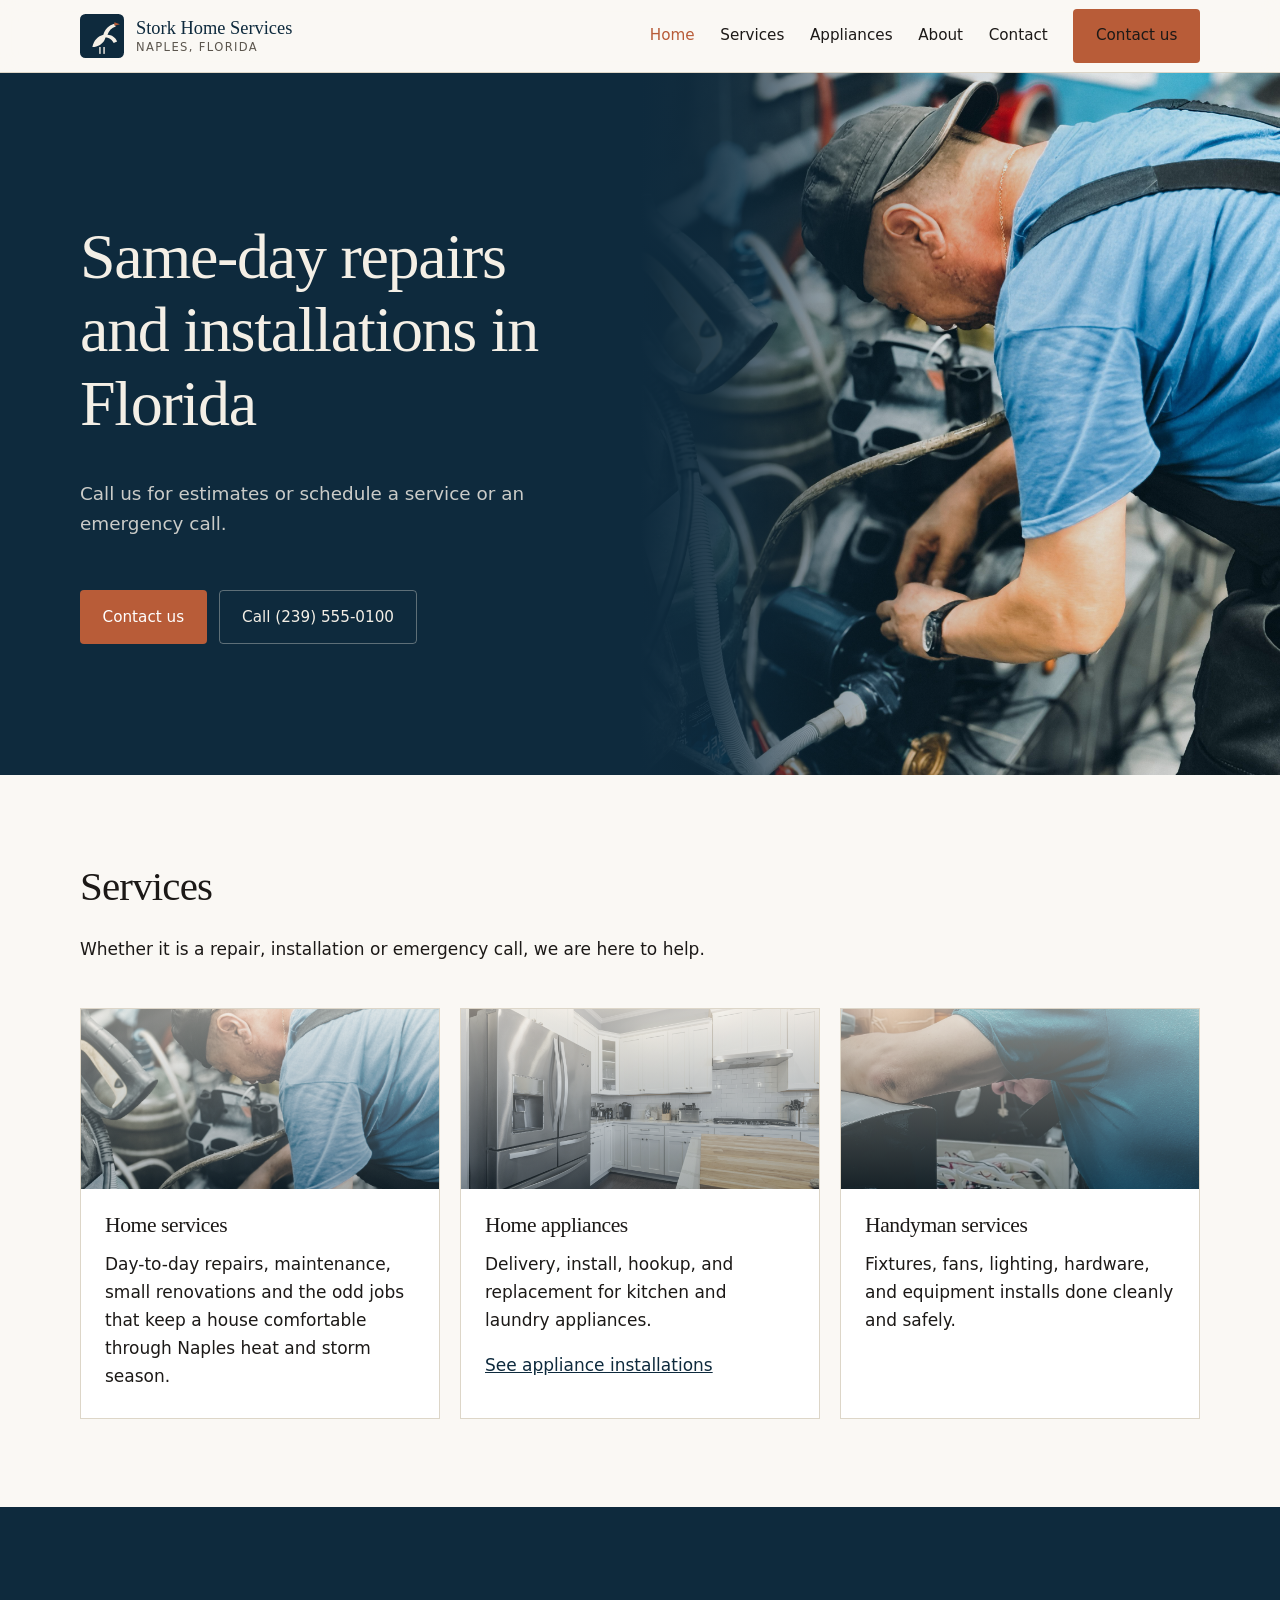
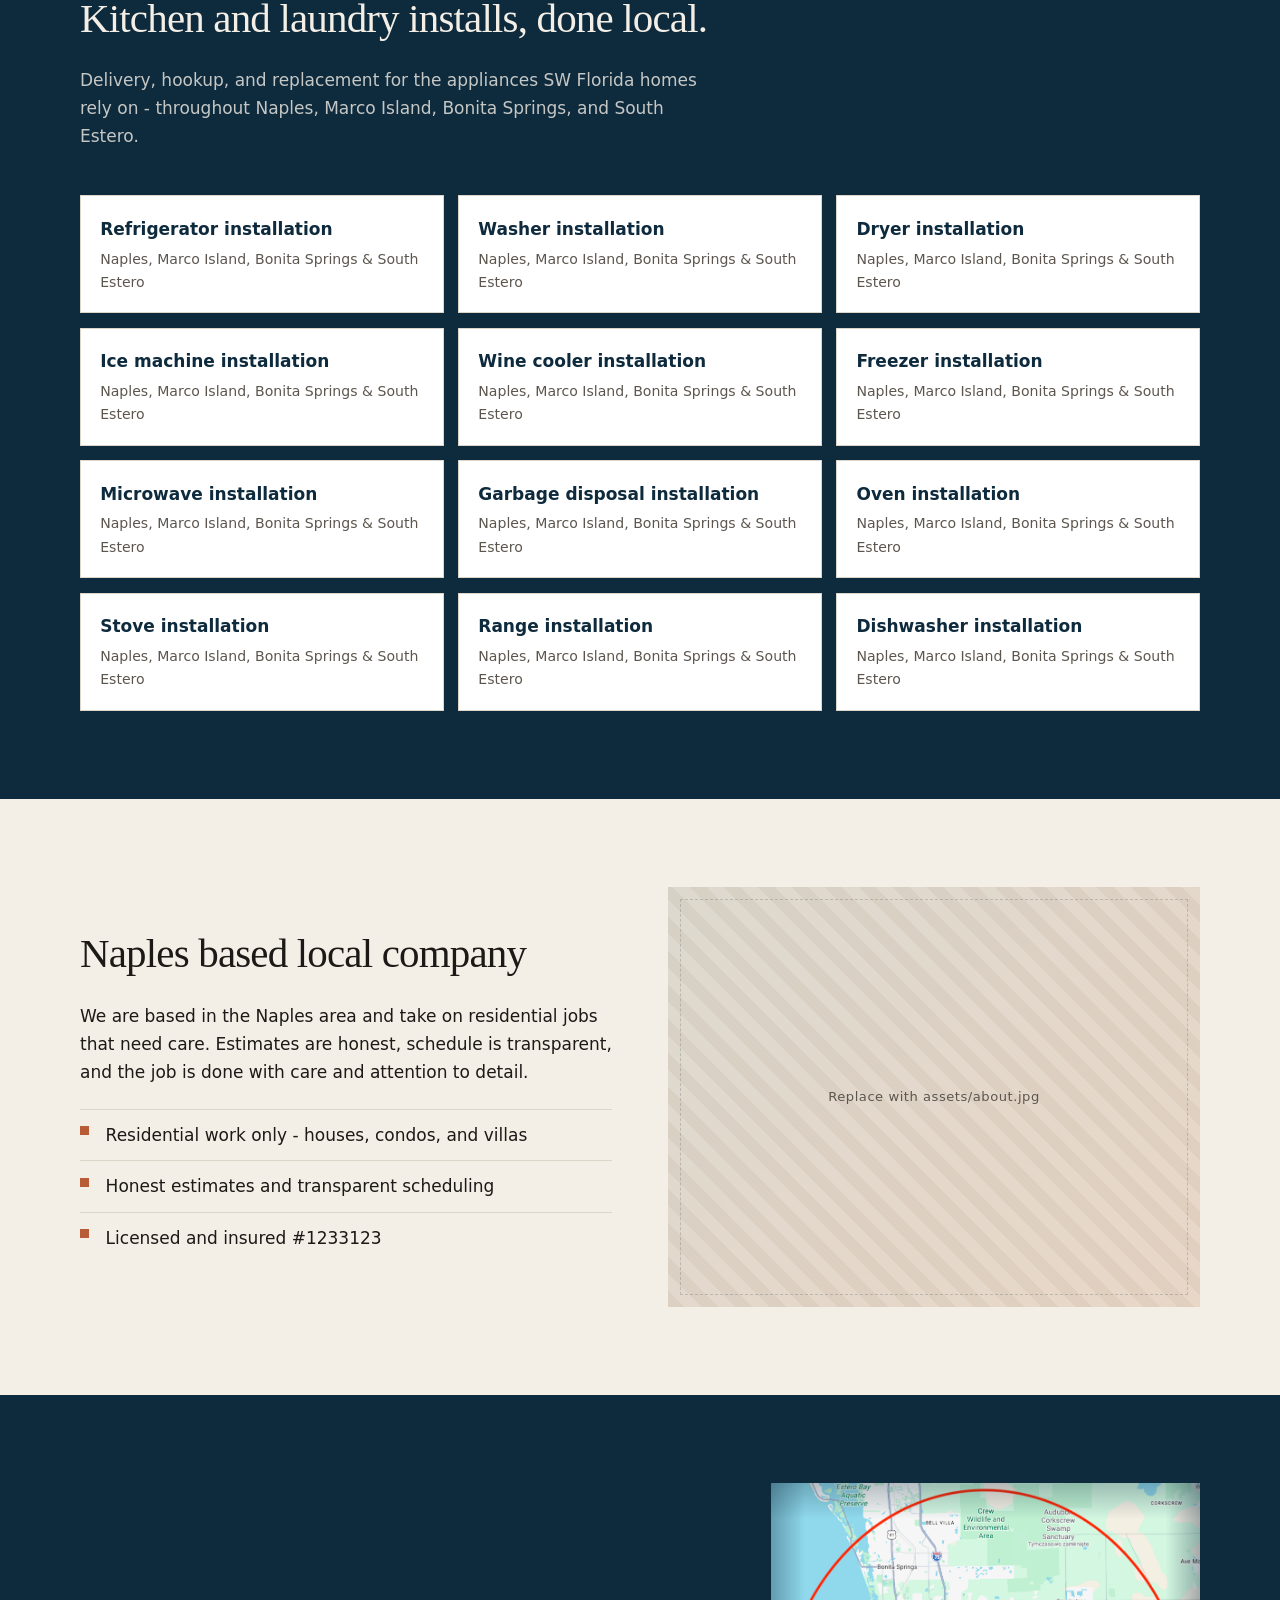
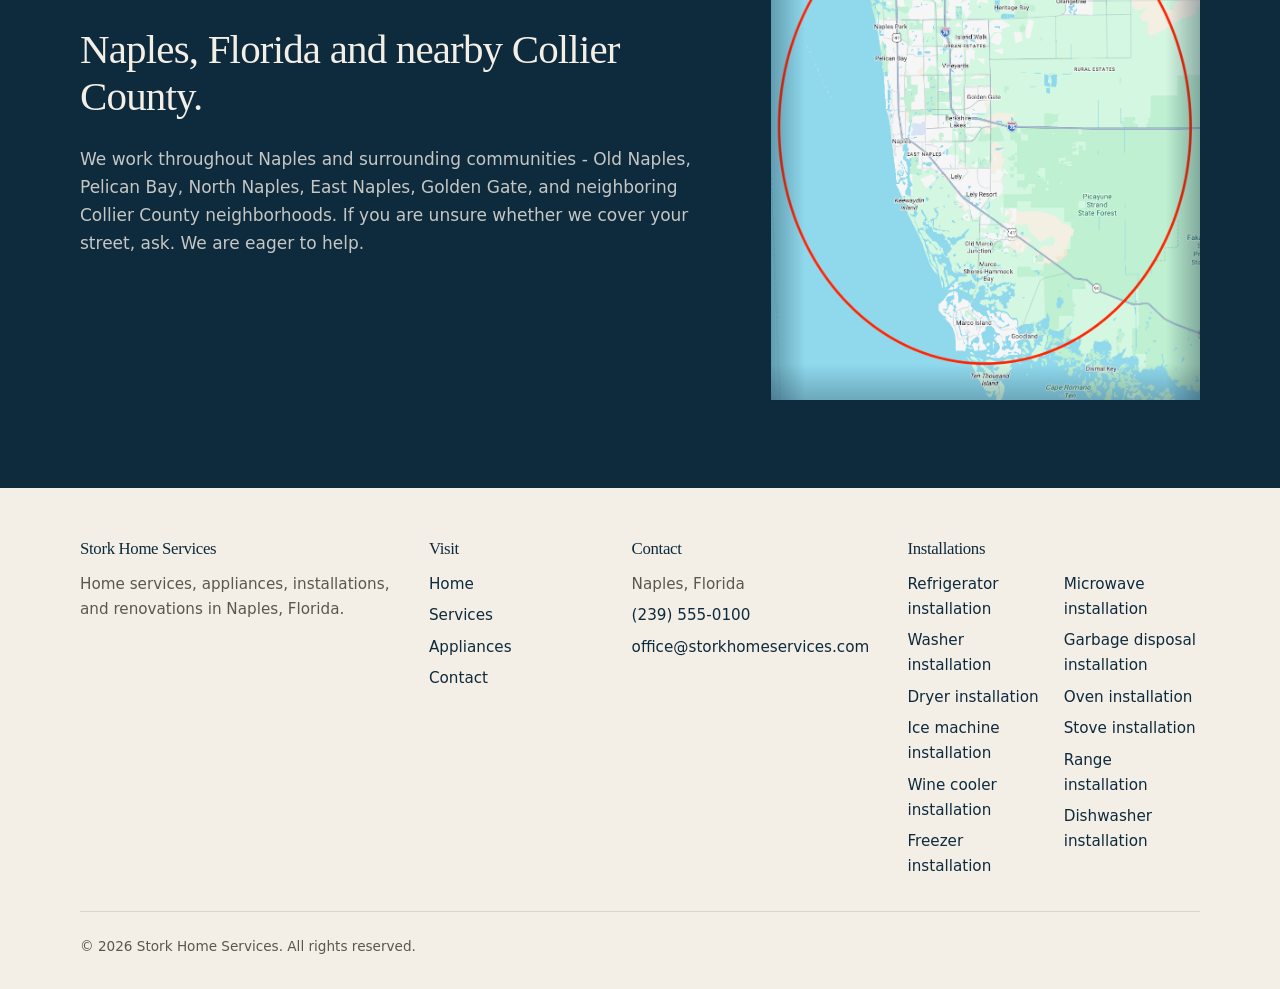
==== index.html @ 5ee83da2 "init" ====
<!DOCTYPE html>
<html lang="en">
  <head>
    <meta charset="utf-8" />
    <meta name="viewport" content="width=device-width, initial-scale=1" />
    <title>Stork Home Services | Naples, Florida</title>
    <meta
      name="description"
      content="Stork Home Services handles home services, appliances, installations, and renovations in Naples, Florida and Collier County."
    />
    <link rel="icon" href="assets/favicon.svg" type="image/svg+xml" />
    <link rel="stylesheet" href="css/styles.css" />
    <script src="js/analytics.js"></script>
  </head>
  <body>
    <a class="skip-link" href="#main">Skip to content</a>

    <header class="site-header">
      <div class="wrap header-inner">
        <a class="brand" href="index.html">
          <img src="assets/logo.svg" alt="" width="44" height="44" />
          <span class="brand-name">
            Stork Home Services
            <span>Naples, Florida</span>
          </span>
        </a>
        <button
          class="nav-toggle"
          type="button"
          data-nav-toggle
          aria-expanded="false"
          aria-controls="site-nav"
          aria-label="Open menu"
        >
          <span></span>
          <span></span>
          <span></span>
        </button>
        <nav id="site-nav" class="nav" data-nav>
          <a href="index.html" aria-current="page">Home</a>
          <a href="index.html#services">Services</a>
          <a href="index.html#appliances">Appliances</a>
          <a href="index.html#about">About</a>
          <a href="contact.html">Contact</a>
          <a class="btn btn-primary" href="mailto:office@storkhomeservices.com?subject=Request%20a%20visit">Contact us</a>
        </nav>
      </div>
    </header>

    <main id="main">
      <section class="hero">
        <div class="hero-grid">
          <div class="hero-copy">
            <h1>Same-day repairs and installations in Florida</h1>
            <p>
              Call us for estimates or schedule a service or an emergency call.
            </p>
            <div class="hero-actions">
              <a class="btn btn-primary" href="mailto:office@storkhomeservices.com?subject=Request%20a%20visit">Contact us</a>
              <a class="btn btn-ghost" href="tel:+12395550100">Call (239) 555-0100</a>
            </div>
          </div>
          <div class="hero-media">
            <img
              src="assets/repair2.png"
              alt="Technician repairing home equipment"
            />
          </div>
        </div>
      </section>

      <section class="section" id="services">
        <div class="wrap">
          <div class="section-header">
            <h2>Services</h2>
            <p>
              Whether it is a repair, installation or emergency call, we are here to help.
            </p>
          </div>
          <div class="services-grid">
            <article class="service-card">
              <div class="service-media">
                <img src="assets/repair2.png" alt="Technician repairing home equipment" />
              </div>
              <div class="service-body">
                <h3>Home services</h3>
                <p>
                  Day-to-day repairs, maintenance, small renovations and the odd jobs that keep a
                  house comfortable through Naples heat and storm season. 
                </p>
              </div>
            </article>
            <article class="service-card">
              <div class="service-media">
                <img src="assets/kitchen.png" alt="Kitchen with stainless steel appliances" />
              </div>
              <div class="service-body">
                <h3>Home appliances</h3>
                <p>
                  Delivery, install, hookup, and replacement for kitchen and
                  laundry appliances.
                </p>
                <p><a href="#appliances">See appliance installations</a></p>
              </div>
            </article>
            <article class="service-card">
              <div class="service-media">
                <img src="assets/repair1.png" alt="Technician working on an appliance" />
              </div>
              <div class="service-body">
                <h3>Handyman services</h3>
                <p>
                  Fixtures, fans, lighting, hardware, and equipment installs
                  done cleanly and safely.
                </p>
              </div>
            </article>
          
          </div>
        </div>
      </section>

      <section class="section" id="appliances">
        <div class="wrap">
          <div class="section-header">
            <h2>Kitchen and laundry installs, done local.</h2>
            <p>
              Delivery, hookup, and replacement for the appliances SW Florida
              homes rely on - throughout Naples, Marco Island, Bonita Springs,
              and South Estero.
            </p>
          </div>
          <ul class="appliance-links">
            <li>
              <a href="refrigerator-installation.html"
                >Refrigerator installation<span>Naples, Marco Island, Bonita Springs &amp; South Estero</span></a
              >
            </li>
            <li>
              <a href="washer-installation.html"
                >Washer installation<span>Naples, Marco Island, Bonita Springs &amp; South Estero</span></a
              >
            </li>
            <li>
              <a href="dryer-installation.html"
                >Dryer installation<span>Naples, Marco Island, Bonita Springs &amp; South Estero</span></a
              >
            </li>
            <li>
              <a href="ice-machine-installation.html"
                >Ice machine installation<span>Naples, Marco Island, Bonita Springs &amp; South Estero</span></a
              >
            </li>
            <li>
              <a href="wine-cooler-installation.html"
                >Wine cooler installation<span>Naples, Marco Island, Bonita Springs &amp; South Estero</span></a
              >
            </li>
            <li>
              <a href="freezer-installation.html"
                >Freezer installation<span>Naples, Marco Island, Bonita Springs &amp; South Estero</span></a
              >
            </li>
            <li>
              <a href="microwave-installation.html"
                >Microwave installation<span>Naples, Marco Island, Bonita Springs &amp; South Estero</span></a
              >
            </li>
            <li>
              <a href="garbage-disposal-installation.html"
                >Garbage disposal installation<span>Naples, Marco Island, Bonita Springs &amp; South Estero</span></a
              >
            </li>
            <li>
              <a href="oven-installation.html"
                >Oven installation<span>Naples, Marco Island, Bonita Springs &amp; South Estero</span></a
              >
            </li>
            <li>
              <a href="stove-installation.html"
                >Stove installation<span>Naples, Marco Island, Bonita Springs &amp; South Estero</span></a
              >
            </li>
            <li>
              <a href="range-installation.html"
                >Range installation<span>Naples, Marco Island, Bonita Springs &amp; South Estero</span></a
              >
            </li>
            <li>
              <a href="dishwasher-installation.html"
                >Dishwasher installation<span>Naples, Marco Island, Bonita Springs &amp; South Estero</span></a
              >
            </li>
          </ul>
        </div>
      </section>

      <section class="section section-muted" id="about">
        <div class="wrap split">
          <div>
            <h2>Naples based local company</h2>
            <p>
              We are based in the Naples area and take on residential jobs that
              need care. Estimates are honest, schedule is transparent, and the job is done with care and attention to detail.
            </p>
            <ul class="checklist">
              <li>Residential work only - houses, condos, and villas</li>
              <li>Honest estimates and transparent scheduling</li>
              <li>Licensed and insured #1233123</li>
            </ul>
          </div>
          <div
            class="media-placeholder"
            style="min-height: 420px"
            role="img"
            aria-label="Placeholder for a crew or workshop photo"
          >
            <span>Replace with assets/about.jpg</span>
          </div>
        </div>
      </section>

      <section class="section area-band">
        <div class="wrap">
          <div>
            <h2>Naples, Florida and nearby Collier County.</h2>
            <p>
              We work throughout Naples and surrounding communities - Old
              Naples, Pelican Bay, North Naples, East Naples, Golden Gate, and
              neighboring Collier County neighborhoods. If you are unsure
              whether we cover your street, ask. We are eager to help.
            </p>
          </div>
          <div class="area-map">
            <img
              src="assets/map.png"
              alt="Service area map covering Naples, Marco Island, Bonita Springs, and nearby Collier County"
            />
          </div>
        </div>
      </section>

     
    </main>

    <footer class="site-footer">
      <div class="wrap footer-grid">
        <div>
          <h2>Stork Home Services</h2>
          <p>
            Home services, appliances, installations, and renovations in Naples,
            Florida.
          </p>
        </div>
        <div>
          <h2>Visit</h2>
          <ul>
            <li><a href="index.html">Home</a></li>
            <li><a href="index.html#services">Services</a></li>
            <li><a href="index.html#appliances">Appliances</a></li>
            <li><a href="contact.html">Contact</a></li>
          </ul>
        </div>
        <div>
          <h2>Contact</h2>
          <ul>
            <li>Naples, Florida</li>
            <li><a href="tel:+12395550100">(239) 555-0100</a></li>
            <li>
              <a href="mailto:office@storkhomeservices.com">office@storkhomeservices.com</a>
            </li>
          </ul>
        </div>
        <div>
          <h2>Installations</h2>
          <ul class="footer-installs">
            <li><a href="refrigerator-installation.html">Refrigerator installation</a></li>
            <li><a href="washer-installation.html">Washer installation</a></li>
            <li><a href="dryer-installation.html">Dryer installation</a></li>
            <li><a href="ice-machine-installation.html">Ice machine installation</a></li>
            <li><a href="wine-cooler-installation.html">Wine cooler installation</a></li>
            <li><a href="freezer-installation.html">Freezer installation</a></li>
            <li><a href="microwave-installation.html">Microwave installation</a></li>
            <li><a href="garbage-disposal-installation.html">Garbage disposal installation</a></li>
            <li><a href="oven-installation.html">Oven installation</a></li>
            <li><a href="stove-installation.html">Stove installation</a></li>
            <li><a href="range-installation.html">Range installation</a></li>
            <li><a href="dishwasher-installation.html">Dishwasher installation</a></li>
          </ul>
        </div>
      </div>
      <div class="wrap copyright">
        © 2026 Stork Home Services. All rights reserved.
      </div>
    </footer>

    <script src="js/main.js"></script>
  </body>
</html>
---- css/styles.css ----
:root {
  --navy: #0e2a3d;
  --navy-deep: #091d2b;
  --cream: #f4efe6;
  --paper: #faf8f4;
  --terracotta: #b85c38;
  --terracotta-dark: #9a4a2c;
  --gold: #c9a66b;
  --ink: #1c1917;
  --muted: #5c564e;
  --line: #ddd6c8;
  --white: #ffffff;
  --shadow: 0 18px 40px rgba(14, 42, 61, 0.08);
  --radius: 4px;
  --max: 1120px;
  --font-serif: Georgia, "Iowan Old Style", "Palatino Linotype", Palatino, "Times New Roman", serif;
  --font-sans: system-ui, -apple-system, "Segoe UI", Roboto, "Helvetica Neue", Arial, sans-serif;
}

*,
*::before,
*::after {
  box-sizing: border-box;
}

html {
  scroll-behavior: smooth;
}

body {
  margin: 0;
  color: var(--ink);
  background: var(--paper);
  font-family: var(--font-sans);
  font-size: 1.0625rem;
  line-height: 1.65;
}

img {
  max-width: 100%;
  height: auto;
  display: block;
}

a {
  color: var(--navy);
}

a:hover {
  color: var(--terracotta);
}

h1,
h2,
h3,
h4 {
  font-family: var(--font-serif);
  font-weight: 500;
  line-height: 1.15;
  letter-spacing: -0.02em;
  margin: 0 0 0.6em;
}

h1 {
  font-size: clamp(2.4rem, 5vw, 4.2rem);
}

h2 {
  font-size: clamp(1.8rem, 3.2vw, 2.6rem);
}

h3 {
  font-size: 1.35rem;
}

p {
  margin: 0 0 1em;
}

p:last-child {
  margin-bottom: 0;
}

.skip-link {
  position: absolute;
  left: 1rem;
  top: -100px;
  background: var(--navy);
  color: var(--cream);
  padding: 0.6rem 1rem;
  z-index: 100;
}

.skip-link:focus {
  top: 1rem;
}

.wrap {
  width: min(100% - 2.5rem, var(--max));
  margin-inline: auto;
}


.site-header {
  position: sticky;
  top: 0;
  z-index: 20;
  background: rgba(250, 248, 244, 0.92);
  backdrop-filter: blur(12px);
  border-bottom: 1px solid var(--line);
}

.header-inner {
  display: flex;
  align-items: center;
  justify-content: space-between;
  gap: 1.5rem;
  min-height: 4.5rem;
}

.brand {
  display: flex;
  align-items: center;
  gap: 0.75rem;
  text-decoration: none;
  color: var(--navy);
}

.brand img {
  width: 44px;
  height: 44px;
}

.brand-name {
  font-family: var(--font-serif);
  font-size: 1.15rem;
  line-height: 1.1;
}

.brand-name span {
  display: block;
  font-family: var(--font-sans);
  font-size: 0.72rem;
  letter-spacing: 0.12em;
  text-transform: uppercase;
  color: var(--muted);
  margin-top: 0.15rem;
}

.nav {
  display: flex;
  align-items: center;
  gap: 1.6rem;
}

.nav a {
  text-decoration: none;
  color: var(--ink);
  font-size: 0.95rem;
}

.nav a[aria-current="page"] {
  color: var(--terracotta);
}

.nav-toggle {
  display: none;
  width: 2.5rem;
  height: 2.5rem;
  border: 1px solid var(--line);
  background: var(--white);
  cursor: pointer;
}

.nav-toggle span {
  display: block;
  width: 1.1rem;
  height: 2px;
  margin: 5px auto;
  background: var(--navy);
}

.btn {
  display: inline-flex;
  align-items: center;
  justify-content: center;
  gap: 0.4rem;
  padding: 0.85rem 1.35rem;
  border-radius: var(--radius);
  border: 1px solid transparent;
  text-decoration: none;
  font: inherit;
  font-size: 0.95rem;
  cursor: pointer;
}

.btn-primary {
  background: var(--terracotta);
  color: var(--white);
}

.btn-primary:hover {
  background: var(--terracotta-dark);
  color: var(--white);
}

.btn-ghost {
  background: transparent;
  color: var(--cream);
  border-color: rgba(244, 239, 230, 0.35);
}

.btn-ghost:hover {
  background: rgba(244, 239, 230, 0.08);
  color: var(--cream);
}

.btn-dark {
  background: var(--navy);
  color: var(--cream);
}

.btn-dark:hover {
  background: var(--navy-deep);
  color: var(--cream);
}

.hero {
  background: var(--navy);
  color: var(--cream);
  overflow: hidden;
}

.hero-grid {
  display: grid;
  grid-template-columns: minmax(0, 1fr) minmax(0, 1fr);
  min-height: 78vh;
}

.hero-copy {
  display: flex;
  flex-direction: column;
  justify-content: center;
  padding: 5.5rem 3rem 4.5rem max(1.25rem, calc(100% - var(--max) / 2));
}

.hero-copy p {
  max-width: 38rem;
  font-size: 1.15rem;
  color: rgba(244, 239, 230, 0.82);
}

.hero-actions {
  display: flex;
  flex-wrap: wrap;
  gap: 0.8rem;
  margin-top: 2rem;
}

.hero-media {
  position: relative;
  min-height: 100%;
}

.hero-media img {
  position: absolute;
  inset: 0;
  width: 100%;
  height: 100%;
  max-width: none;
  object-fit: cover;
  object-position: 68% 28%;
}

.hero-media::after {
  content: "";
  position: absolute;
  inset: 0;
  z-index: 1;
  pointer-events: none;
  background: linear-gradient(
    to right,
    var(--navy) 0%,
    rgba(14, 42, 61, 0.88) 12%,
    rgba(14, 42, 61, 0.48) 28%,
    rgba(14, 42, 61, 0.18) 46%,
    rgba(14, 42, 61, 0.06) 100%
  );
}

.hero-meta {
  display: flex;
  gap: 2rem;
  margin-top: 3rem;
  padding-top: 1.5rem;
  border-top: 1px solid rgba(244, 239, 230, 0.15);
  font-size: 0.88rem;
  color: rgba(244, 239, 230, 0.7);
}

.hero-meta strong {
  display: block;
  color: var(--cream);
  font-weight: 600;
  margin-bottom: 0.15rem;
}

.media-placeholder {
  position: relative;
  display: grid;
  place-items: center;
  background:
    linear-gradient(135deg, rgba(14, 42, 61, 0.08), rgba(184, 92, 56, 0.12)),
    repeating-linear-gradient(
      45deg,
      #e7dfd1,
      #e7dfd1 12px,
      #efe8db 12px,
      #efe8db 24px
    );
  color: var(--muted);
  text-align: center;
  min-height: 220px;
}

.media-placeholder::after {
  content: "";
  position: absolute;
  inset: 12px;
  border: 1px dashed rgba(14, 42, 61, 0.18);
  pointer-events: none;
}

.media-placeholder span {
  position: relative;
  z-index: 1;
  font-size: 0.82rem;
  letter-spacing: 0.04em;
}


.section {
  padding: 5.5rem 0;
}

.section-header {
  max-width: 40rem;
  margin-bottom: 2.8rem;
}

.section-muted {
  background: var(--cream);
}

.services-grid {
  display: grid;
  grid-template-columns: repeat(3, 1fr);
  gap: 1.25rem;
}

.service-card {
  background: var(--white);
  border: 1px solid var(--line);
  padding: 0;
  overflow: hidden;
}

.service-card .media-placeholder,
.service-media {
  height: 180px;
  min-height: 180px;
}

.service-media {
  position: relative;
  overflow: hidden;
  background: var(--cream);
}

.service-media img {
  width: 100%;
  height: 100%;
  object-fit: cover;
  object-position: center 30%;
  filter: saturate(0.65) contrast(0.94);
}

.service-media::after {
  content: "";
  position: absolute;
  inset: 0;
  background: linear-gradient(
    180deg,
    rgba(244, 239, 230, 0.5),
    rgba(14, 42, 61, 0.32)
  );
  pointer-events: none;
}

.service-body {
  padding: 1.5rem 1.5rem 1.7rem;
}

.service-num {
  font-family: var(--font-serif);
  color: var(--gold);
  font-size: 0.95rem;
  margin-bottom: 0.4rem;
}

.split {
  display: grid;
  grid-template-columns: 1fr 1fr;
  gap: 3.5rem;
  align-items: center;
}

.checklist {
  list-style: none;
  padding: 0;
  margin: 1.4rem 0 0;
}

.checklist li {
  padding: 0.7rem 0 0.7rem 1.6rem;
  border-top: 1px solid var(--line);
  position: relative;
}

.checklist li::before {
  content: "";
  position: absolute;
  left: 0;
  top: 1.05rem;
  width: 0.55rem;
  height: 0.55rem;
  background: var(--terracotta);
}

.steps {
  display: grid;
  grid-template-columns: repeat(3, 1fr);
  gap: 1.5rem;
}

.step {
  padding: 1.6rem 1.4rem;
  border-top: 3px solid var(--navy);
  background: var(--white);
  border-right: 1px solid var(--line);
  border-bottom: 1px solid var(--line);
  border-left: 1px solid var(--line);
}

.step strong {
  display: block;
  font-size: 0.78rem;
  letter-spacing: 0.12em;
  text-transform: uppercase;
  color: var(--muted);
  margin-bottom: 0.6rem;
}

.area-band {
  background: var(--navy);
  color: var(--cream);
}

.area-band .wrap {
  display: grid;
  grid-template-columns: 1.2fr 0.8fr;
  gap: 3rem;
  align-items: center;
}

.area-band p {
  color: rgba(244, 239, 230, 0.8);
}

.area-map {
  position: relative;
  width: 100%;
}

.area-map img {
  display: block;
  width: 100%;
  height: auto;
}

.area-map::after {
  content: "";
  position: absolute;
  inset: 0;
  pointer-events: none;
  background:
    linear-gradient(to right, rgba(14, 42, 61, 0.35) 0%, transparent 8%, transparent 92%, rgba(14, 42, 61, 0.35) 100%),
    linear-gradient(to bottom, rgba(14, 42, 61, 0.28) 0%, transparent 7%, transparent 93%, rgba(14, 42, 61, 0.28) 100%);
}

#appliances {
  background: #0e2a3d;
  color: var(--cream);
}

#appliances .section-header p {
  color: rgba(244, 239, 230, 0.8);
}

.cta-band {
  text-align: center;
  background: var(--cream);
}

.cta-band p {
  max-width: 36rem;
  margin: 0 auto 1.6rem;
  color: var(--muted);
}

.site-footer {
  background: var(--cream);
  color: var(--muted);
  padding: 3.2rem 0 2rem;
  font-size: 0.95rem;
}

.footer-grid {
  display: grid;
  grid-template-columns: 1.3fr 0.7fr 1fr 1.2fr;
  gap: 2rem;
  padding-bottom: 2rem;
  border-bottom: 1px solid var(--line);
}

.footer-installs {
  columns: 2;
  column-gap: 1.25rem;
}

.footer-installs li {
  break-inside: avoid;
}

.site-footer a {
  color: var(--navy);
  text-decoration: none;
}

.site-footer a:hover {
  color: var(--terracotta);
}

.site-footer h2 {
  font-size: 1.05rem;
  color: var(--navy);
  margin-bottom: 0.8rem;
}

.site-footer ul {
  list-style: none;
  margin: 0;
  padding: 0;
}

.site-footer li + li {
  margin-top: 0.4rem;
}

.copyright {
  padding-top: 1.4rem;
  font-size: 0.85rem;
}

.page-hero {
  padding: 4.2rem 0 3rem;
  background: var(--navy);
  color: var(--cream);
}

.page-hero p {
  max-width: 38rem;
  color: rgba(244, 239, 230, 0.8);
}

.page-hero .hero-actions {
  margin-top: 1.75rem;
}

.appliance-hero {
  padding-bottom: 4.5rem;
}

.breadcrumb {
  display: flex;
  flex-wrap: wrap;
  gap: 0.35rem;
  margin-bottom: 1.5rem;
  font-size: 0.85rem;
  color: rgba(244, 239, 230, 0.5);
}

.breadcrumb a {
  color: rgba(244, 239, 230, 0.72);
  text-decoration: none;
}

.breadcrumb a:hover {
  color: var(--cream);
}

.appliance-links {
  display: grid;
  grid-template-columns: repeat(3, 1fr);
  gap: 0.9rem;
  list-style: none;
  padding: 0;
  margin: 0;
}

.appliance-links a {
  display: block;
  padding: 1.15rem 1.2rem;
  background: var(--white);
  border: 1px solid var(--line);
  text-decoration: none;
  color: var(--navy);
  font-weight: 600;
}

.appliance-links a:hover {
  border-color: var(--terracotta);
  color: var(--terracotta);
}

.appliance-links a span {
  display: block;
  font-weight: 400;
  font-size: 0.88rem;
  color: var(--muted);
  margin-top: 0.3rem;
}

.contact-layout {
  display: grid;
  grid-template-columns: 1.15fr 0.85fr;
  gap: 3rem;
}

.contact-form,
.contact-aside {
  background: var(--white);
  border: 1px solid var(--line);
  padding: 2rem;
}

.field {
  margin-bottom: 1.1rem;
}

.field label {
  display: block;
  font-size: 0.88rem;
  font-weight: 600;
  margin-bottom: 0.4rem;
}

.field input,
.field select,
.field textarea {
  width: 100%;
  padding: 0.75rem 0.8rem;
  border: 1px solid var(--line);
  background: var(--paper);
  font: inherit;
  color: var(--ink);
}

.field textarea {
  min-height: 8rem;
  resize: vertical;
}

.field input:focus,
.field select:focus,
.field textarea:focus {
  outline: 2px solid var(--navy);
  outline-offset: 1px;
}

.form-note {
  font-size: 0.85rem;
  color: var(--muted);
  margin-top: 0.8rem;
}

.form-success {
  background: var(--cream);
  border: 1px solid var(--line);
  padding: 2rem;
}

.contact-aside h2 {
  font-size: 1.4rem;
}

.contact-list {
  list-style: none;
  padding: 0;
  margin: 1.2rem 0 0;
}

.contact-list li {
  padding: 0.85rem 0;
  border-top: 1px solid var(--line);
}

.contact-list span {
  display: block;
  font-size: 0.78rem;
  letter-spacing: 0.1em;
  text-transform: uppercase;
  color: var(--muted);
  margin-bottom: 0.2rem;
}

@media (max-width: 1100px) {
  .appliance-links {
    grid-template-columns: repeat(2, 1fr);
  }

  .footer-grid {
    grid-template-columns: 1fr 1fr;
  }
}

@media (max-width: 860px) {
  .nav-toggle {
    display: block;
  }

  .nav {
    display: none;
    position: absolute;
    left: 0;
    right: 0;
    top: 4.5rem;
    background: var(--paper);
    border-bottom: 1px solid var(--line);
    flex-direction: column;
    align-items: stretch;
    padding: 1rem 1.25rem 1.3rem;
    gap: 0.9rem;
  }

  .nav.is-open {
    display: flex;
  }

  .hero-grid,
  .split,
  .services-grid,
  .steps,
  .area-band .wrap,
  .footer-grid,
  .contact-layout,
  .appliance-links {
    grid-template-columns: 1fr;
  }

  .footer-installs {
    columns: 1;
  }

  .hero-copy {
    padding: 3.5rem 1.25rem 2.5rem;
  }

  .hero-media {
    min-height: 320px;
  }

  .hero-media::after {
    background: linear-gradient(
      to bottom,
      var(--navy) 0%,
      rgba(14, 42, 61, 0.72) 18%,
      rgba(14, 42, 61, 0.22) 42%,
      rgba(14, 42, 61, 0.08) 100%
    );
  }

  .header-inner {
    position: relative;
  }
}

@media (prefers-reduced-motion: reduce) {
  html {
    scroll-behavior: auto;
  }
}
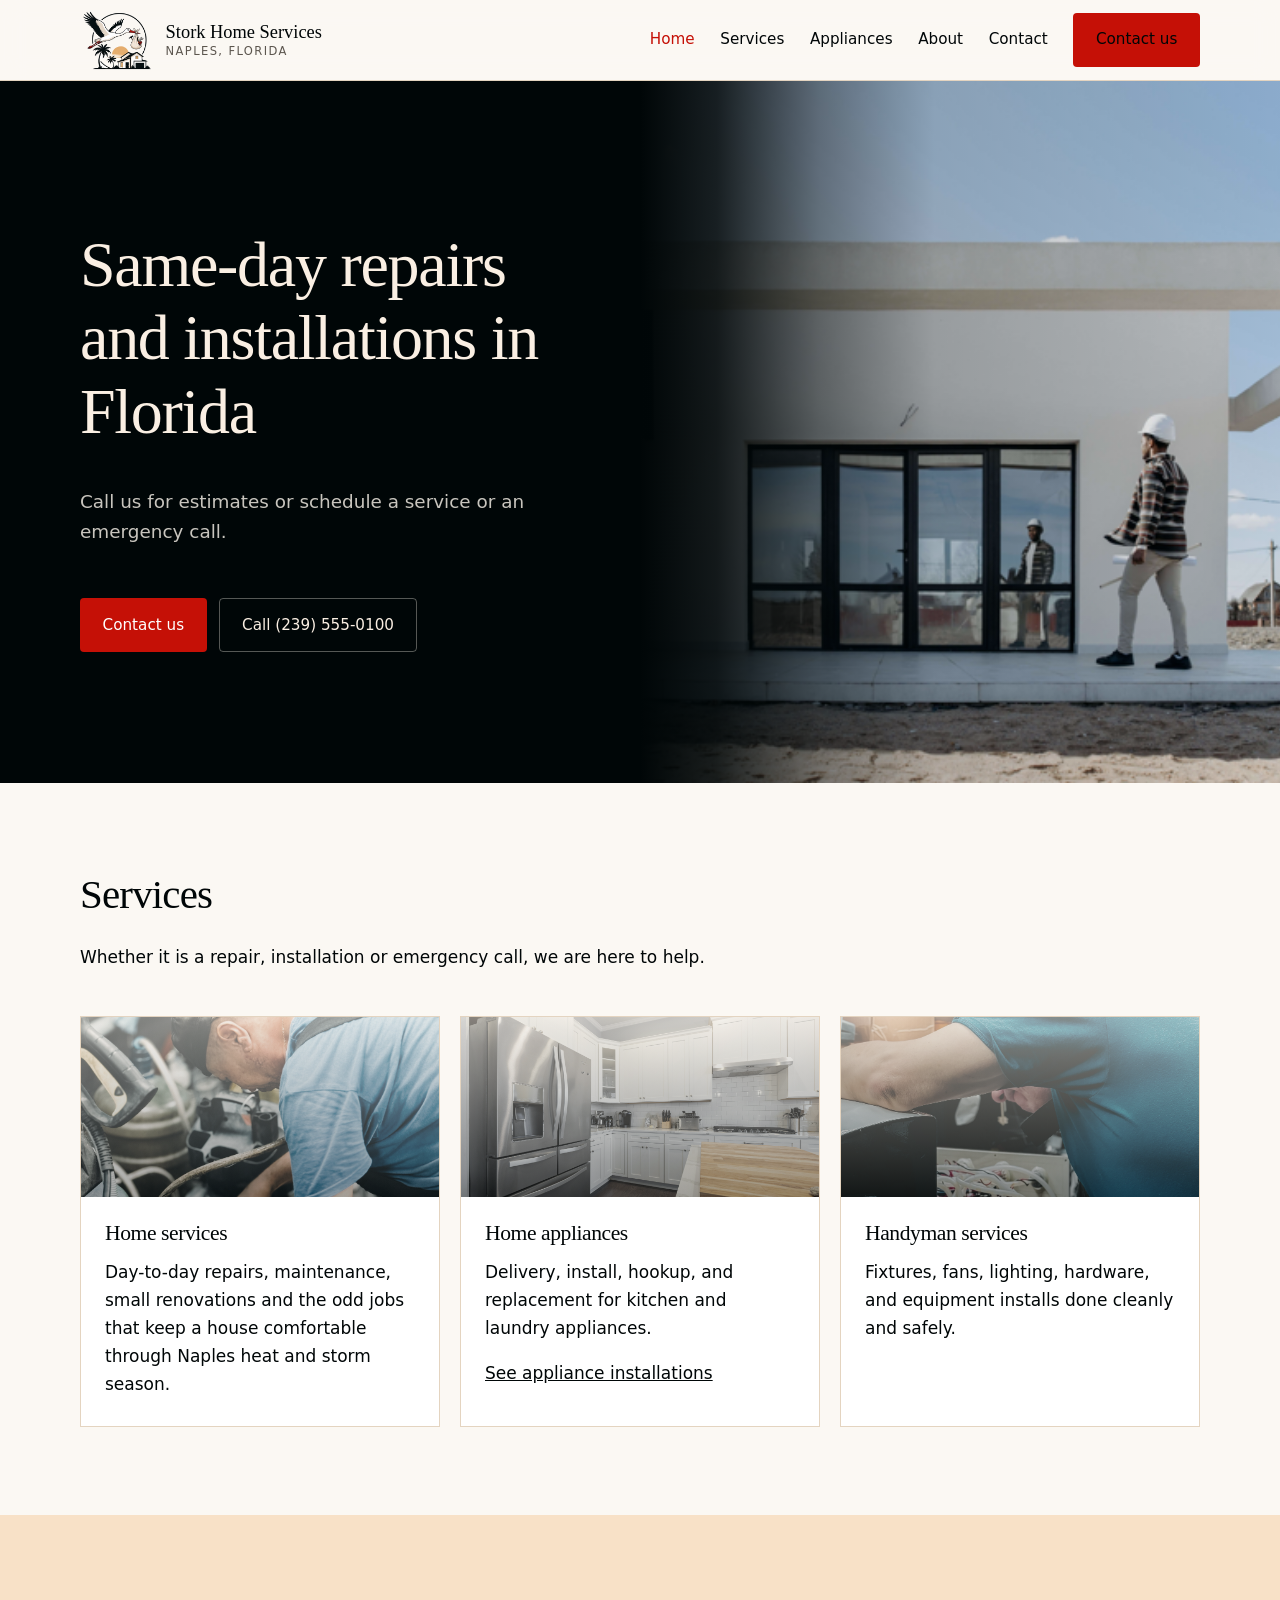
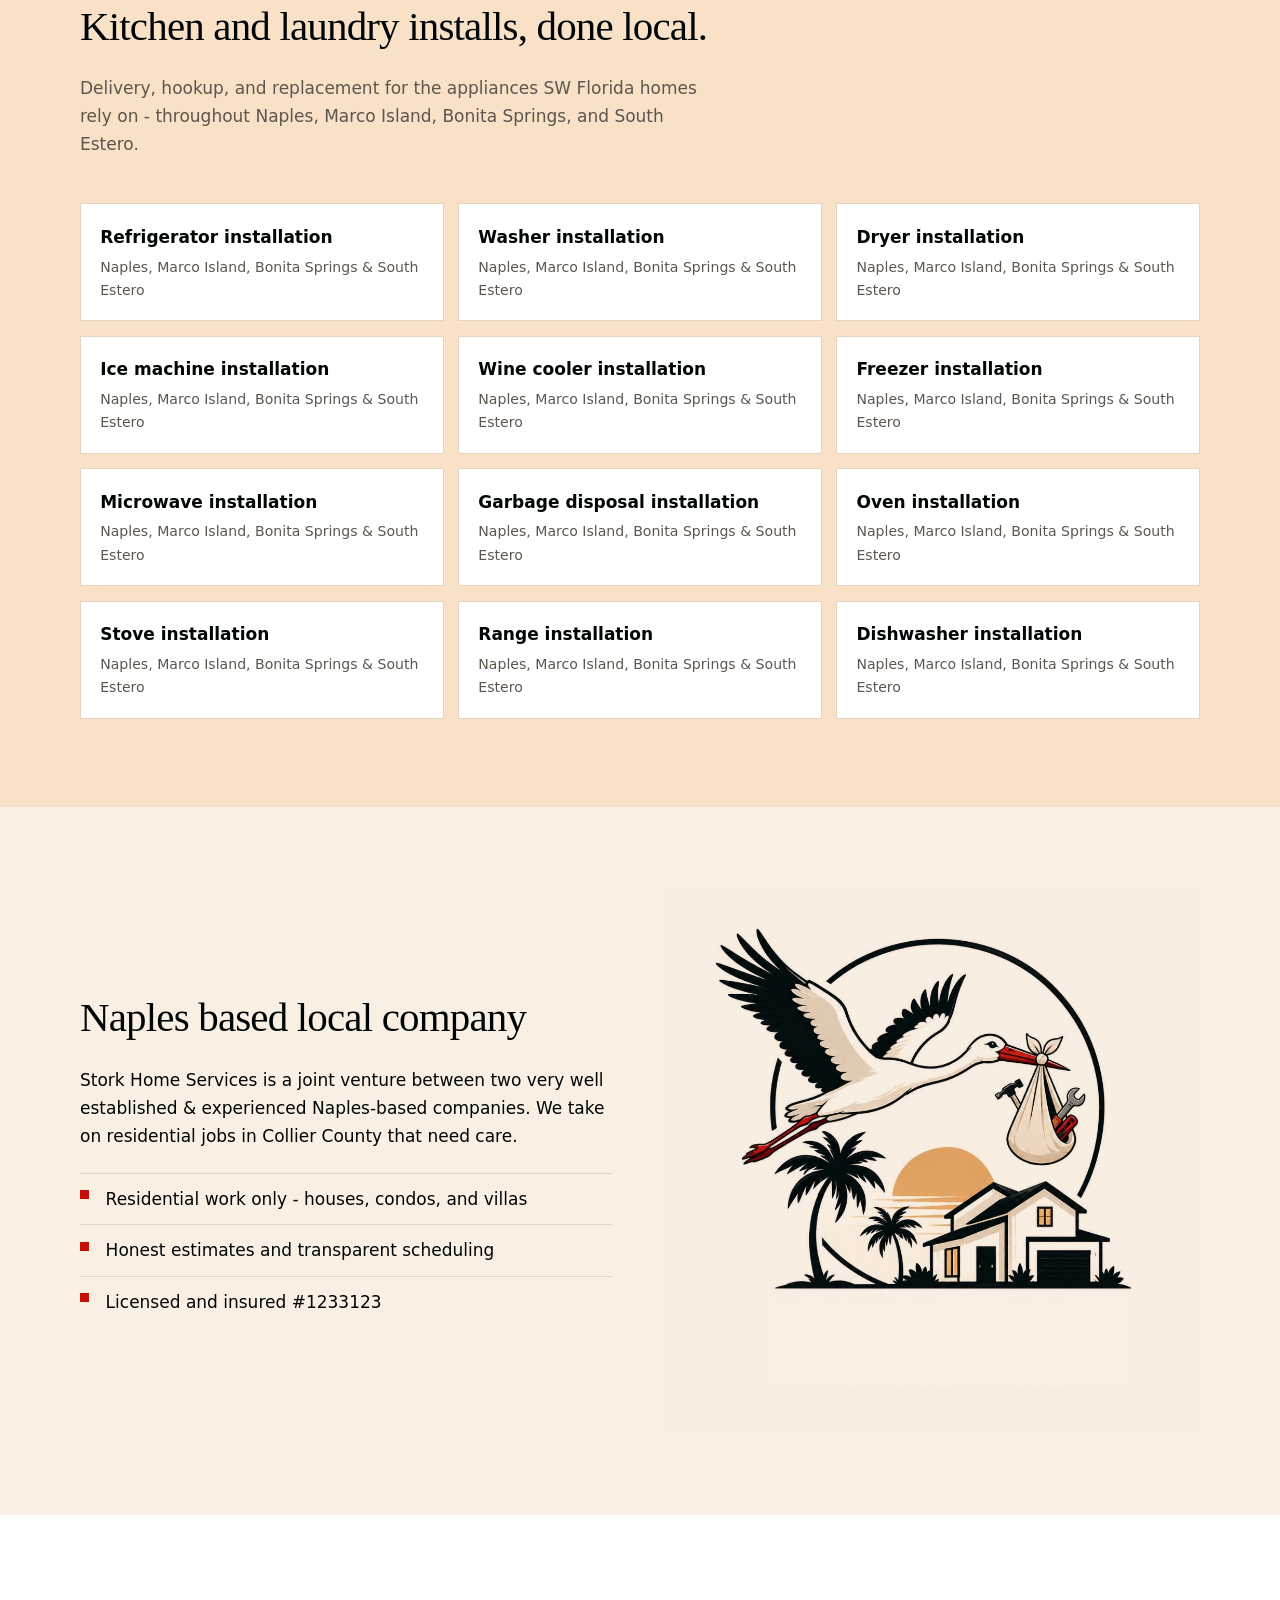
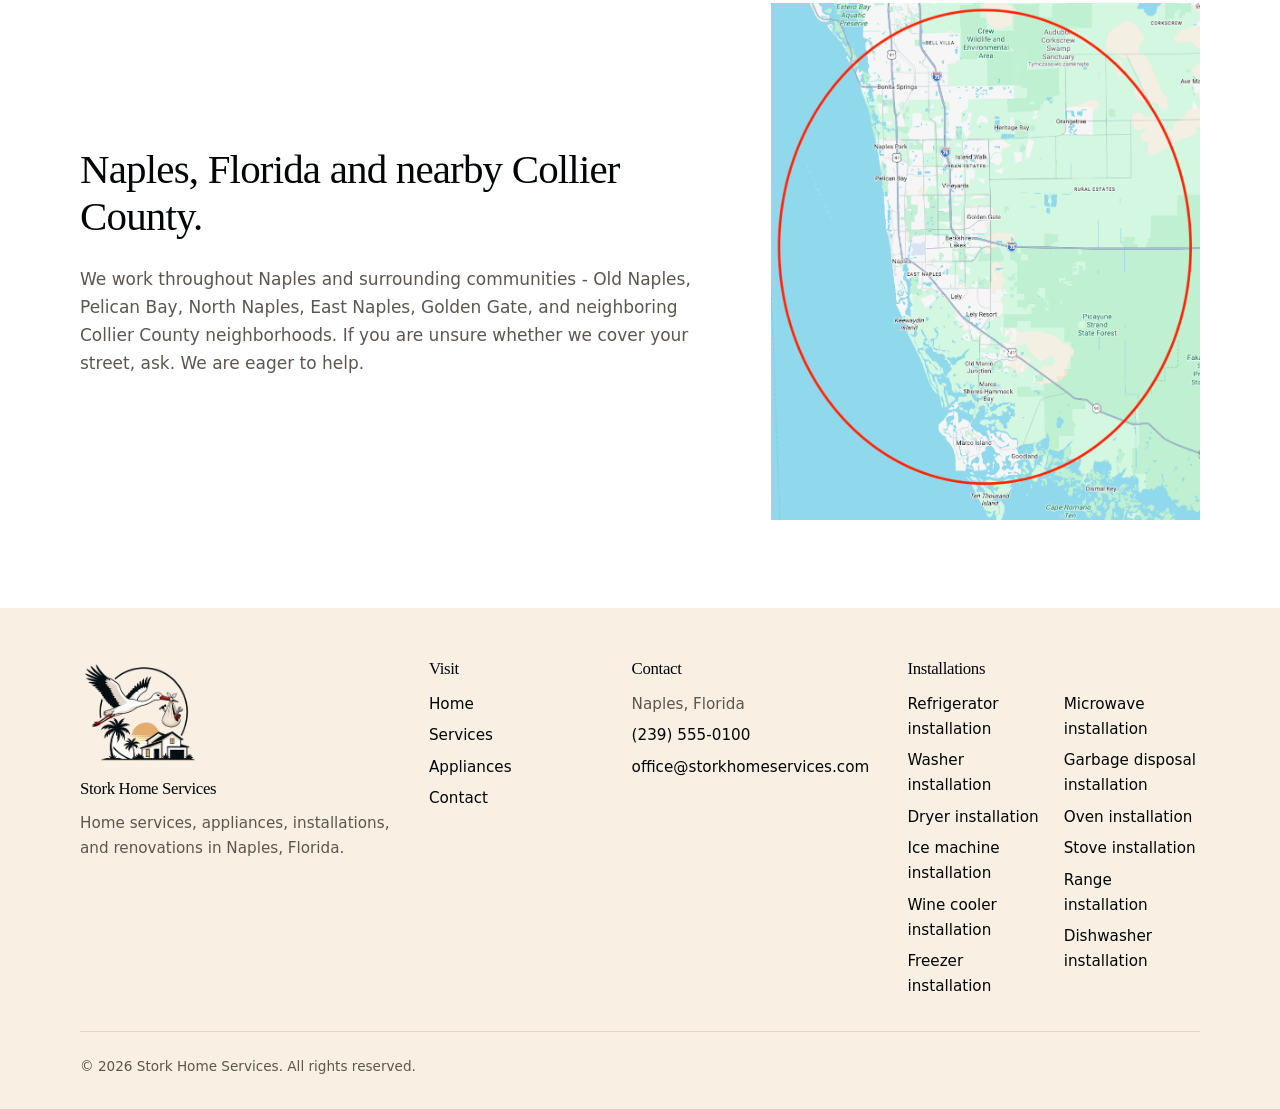
==== commit e21eccfa: "add g analytics" ====
--- a/index.html
+++ b/index.html
@@ -8,7 +8,7 @@
       name="description"
       content="Stork Home Services handles home services, appliances, installations, and renovations in Naples, Florida and Collier County."
     />
-    <link rel="icon" href="assets/favicon.svg" type="image/svg+xml" />
+    <link rel="icon" href="assets/favicon.png" type="image/png" />
     <link rel="stylesheet" href="css/styles.css" />
     <script src="js/analytics.js"></script>
   </head>
@@ -18,7 +18,7 @@
     <header class="site-header">
       <div class="wrap header-inner">
         <a class="brand" href="index.html">
-          <img src="assets/logo.svg" alt="" width="44" height="44" />
+          <img src="assets/logo.png" alt="" width="74" height="65" />
           <span class="brand-name">
             Stork Home Services
             <span>Naples, Florida</span>
@@ -62,8 +62,8 @@
           </div>
           <div class="hero-media">
             <img
-              src="assets/repair2.png"
-              alt="Technician repairing home equipment"
+              src="assets/hero-img.png"
+              alt="Contractor walking a residential job site"
             />
           </div>
         </div>
@@ -200,8 +200,8 @@
           <div>
             <h2>Naples based local company</h2>
             <p>
-              We are based in the Naples area and take on residential jobs that
-              need care. Estimates are honest, schedule is transparent, and the job is done with care and attention to detail.
+              Stork Home Services is a joint venture between two very well established & experienced Naples-based companies. We take on residential jobs in Collier County that
+              need care. 
             </p>
             <ul class="checklist">
               <li>Residential work only - houses, condos, and villas</li>
@@ -209,14 +209,13 @@
               <li>Licensed and insured #1233123</li>
             </ul>
           </div>
-          <div
-            class="media-placeholder"
-            style="min-height: 420px"
-            role="img"
-            aria-label="Placeholder for a crew or workshop photo"
-          >
-            <span>Replace with assets/about.jpg</span>
-          </div>
+          <img
+            class="about-logo"
+            src="assets/logo-large.jpg"
+            alt="Stork Home Services logo: a stork carrying tools over a Florida home"
+            width="1024"
+            height="1024"
+          />
         </div>
       </section>
 
@@ -246,6 +245,7 @@
     <footer class="site-footer">
       <div class="wrap footer-grid">
         <div>
+          <img class="footer-logo" src="assets/logo.png" alt="" width="120" height="105" />
           <h2>Stork Home Services</h2>
           <p>
             Home services, appliances, installations, and renovations in Naples,
--- a/css/styles.css
+++ b/css/styles.css
@@ -1,16 +1,18 @@
 :root {
-  --navy: #0e2a3d;
-  --navy-deep: #091d2b;
-  --cream: #f4efe6;
-  --paper: #faf8f4;
-  --terracotta: #b85c38;
-  --terracotta-dark: #9a4a2c;
-  --gold: #c9a66b;
-  --ink: #1c1917;
+  --navy: #000607;
+  --navy-deep: #000000;
+  --cream: #faefe3;
+  --paper: #fbf8f3;
+  --terracotta: #c51006;
+  --terracotta-dark: #9e0d05;
+  --gold: #e6b06e;
+  --sand: #f2b775;
+  --sand-wash: #f8e1c7;
+  --ink: #000607;
   --muted: #5c564e;
-  --line: #ddd6c8;
+  --line: #e4d4c0;
   --white: #ffffff;
-  --shadow: 0 18px 40px rgba(14, 42, 61, 0.08);
+  --shadow: 0 18px 40px rgba(0, 6, 7, 0.08);
   --radius: 4px;
   --max: 1120px;
   --font-serif: Georgia, "Iowan Old Style", "Palatino Linotype", Palatino, "Times New Roman", serif;
@@ -105,7 +107,7 @@
   position: sticky;
   top: 0;
   z-index: 20;
-  background: rgba(250, 248, 244, 0.92);
+  background: rgba(251, 248, 243, 0.92);
   backdrop-filter: blur(12px);
   border-bottom: 1px solid var(--line);
 }
@@ -115,7 +117,7 @@
   align-items: center;
   justify-content: space-between;
   gap: 1.5rem;
-  min-height: 4.5rem;
+  min-height: 5rem;
 }
 
 .brand {
@@ -127,8 +129,9 @@
 }
 
 .brand img {
-  width: 44px;
-  height: 44px;
+  width: 4.6rem;
+  height: auto;
+  flex-shrink: 0;
 }
 
 .brand-name {
@@ -269,7 +272,7 @@
   height: 100%;
   max-width: none;
   object-fit: cover;
-  object-position: 68% 28%;
+  object-position: 70% 55%;
 }
 
 .hero-media::after {
@@ -281,10 +284,10 @@
   background: linear-gradient(
     to right,
     var(--navy) 0%,
-    rgba(14, 42, 61, 0.88) 12%,
-    rgba(14, 42, 61, 0.48) 28%,
-    rgba(14, 42, 61, 0.18) 46%,
-    rgba(14, 42, 61, 0.06) 100%
+    rgba(0, 6, 7, 0.88) 12%,
+    rgba(0, 6, 7, 0.48) 28%,
+    rgba(0, 6, 7, 0.18) 46%,
+    rgba(0, 6, 7, 0.06) 100%
   );
 }
 
@@ -310,7 +313,7 @@
   display: grid;
   place-items: center;
   background:
-    linear-gradient(135deg, rgba(14, 42, 61, 0.08), rgba(184, 92, 56, 0.12)),
+    linear-gradient(135deg, rgba(0, 6, 7, 0.06), rgba(242, 183, 117, 0.28)),
     repeating-linear-gradient(
       45deg,
       #e7dfd1,
@@ -327,7 +330,7 @@
   content: "";
   position: absolute;
   inset: 12px;
-  border: 1px dashed rgba(14, 42, 61, 0.18);
+  border: 1px dashed rgba(0, 6, 7, 0.18);
   pointer-events: none;
 }
 
@@ -392,7 +395,7 @@
   background: linear-gradient(
     180deg,
     rgba(244, 239, 230, 0.5),
-    rgba(14, 42, 61, 0.32)
+    rgba(0, 6, 7, 0.32)
   );
   pointer-events: none;
 }
@@ -403,9 +406,15 @@
 
 .service-num {
   font-family: var(--font-serif);
-  color: var(--gold);
+  color: var(--sand);
   font-size: 0.95rem;
   margin-bottom: 0.4rem;
+}
+
+.about-logo {
+  width: 100%;
+  height: auto;
+  mix-blend-mode: multiply;
 }
 
 .split {
@@ -445,7 +454,7 @@
 
 .step {
   padding: 1.6rem 1.4rem;
-  border-top: 3px solid var(--navy);
+  border-top: 3px solid var(--gold);
   background: var(--white);
   border-right: 1px solid var(--line);
   border-bottom: 1px solid var(--line);
@@ -462,8 +471,8 @@
 }
 
 .area-band {
-  background: var(--navy);
-  color: var(--cream);
+  background: var(--white);
+  color: var(--ink);
 }
 
 .area-band .wrap {
@@ -474,7 +483,7 @@
 }
 
 .area-band p {
-  color: rgba(244, 239, 230, 0.8);
+  color: var(--muted);
 }
 
 .area-map {
@@ -488,23 +497,13 @@
   height: auto;
 }
 
-.area-map::after {
-  content: "";
-  position: absolute;
-  inset: 0;
-  pointer-events: none;
-  background:
-    linear-gradient(to right, rgba(14, 42, 61, 0.35) 0%, transparent 8%, transparent 92%, rgba(14, 42, 61, 0.35) 100%),
-    linear-gradient(to bottom, rgba(14, 42, 61, 0.28) 0%, transparent 7%, transparent 93%, rgba(14, 42, 61, 0.28) 100%);
-}
-
 #appliances {
-  background: #0e2a3d;
-  color: var(--cream);
+  background: var(--sand-wash);
+  color: var(--ink);
 }
 
 #appliances .section-header p {
-  color: rgba(244, 239, 230, 0.8);
+  color: var(--muted);
 }
 
 .cta-band {
@@ -555,6 +554,12 @@
   font-size: 1.05rem;
   color: var(--navy);
   margin-bottom: 0.8rem;
+}
+
+.footer-logo {
+  width: 7.5rem;
+  height: auto;
+  margin-bottom: 0.85rem;
 }
 
 .site-footer ul {
@@ -744,7 +749,7 @@
     position: absolute;
     left: 0;
     right: 0;
-    top: 4.5rem;
+    top: 5rem;
     background: var(--paper);
     border-bottom: 1px solid var(--line);
     flex-direction: column;
@@ -784,9 +789,9 @@
     background: linear-gradient(
       to bottom,
       var(--navy) 0%,
-      rgba(14, 42, 61, 0.72) 18%,
-      rgba(14, 42, 61, 0.22) 42%,
-      rgba(14, 42, 61, 0.08) 100%
+      rgba(0, 6, 7, 0.72) 18%,
+      rgba(0, 6, 7, 0.22) 42%,
+      rgba(0, 6, 7, 0.08) 100%
     );
   }
 
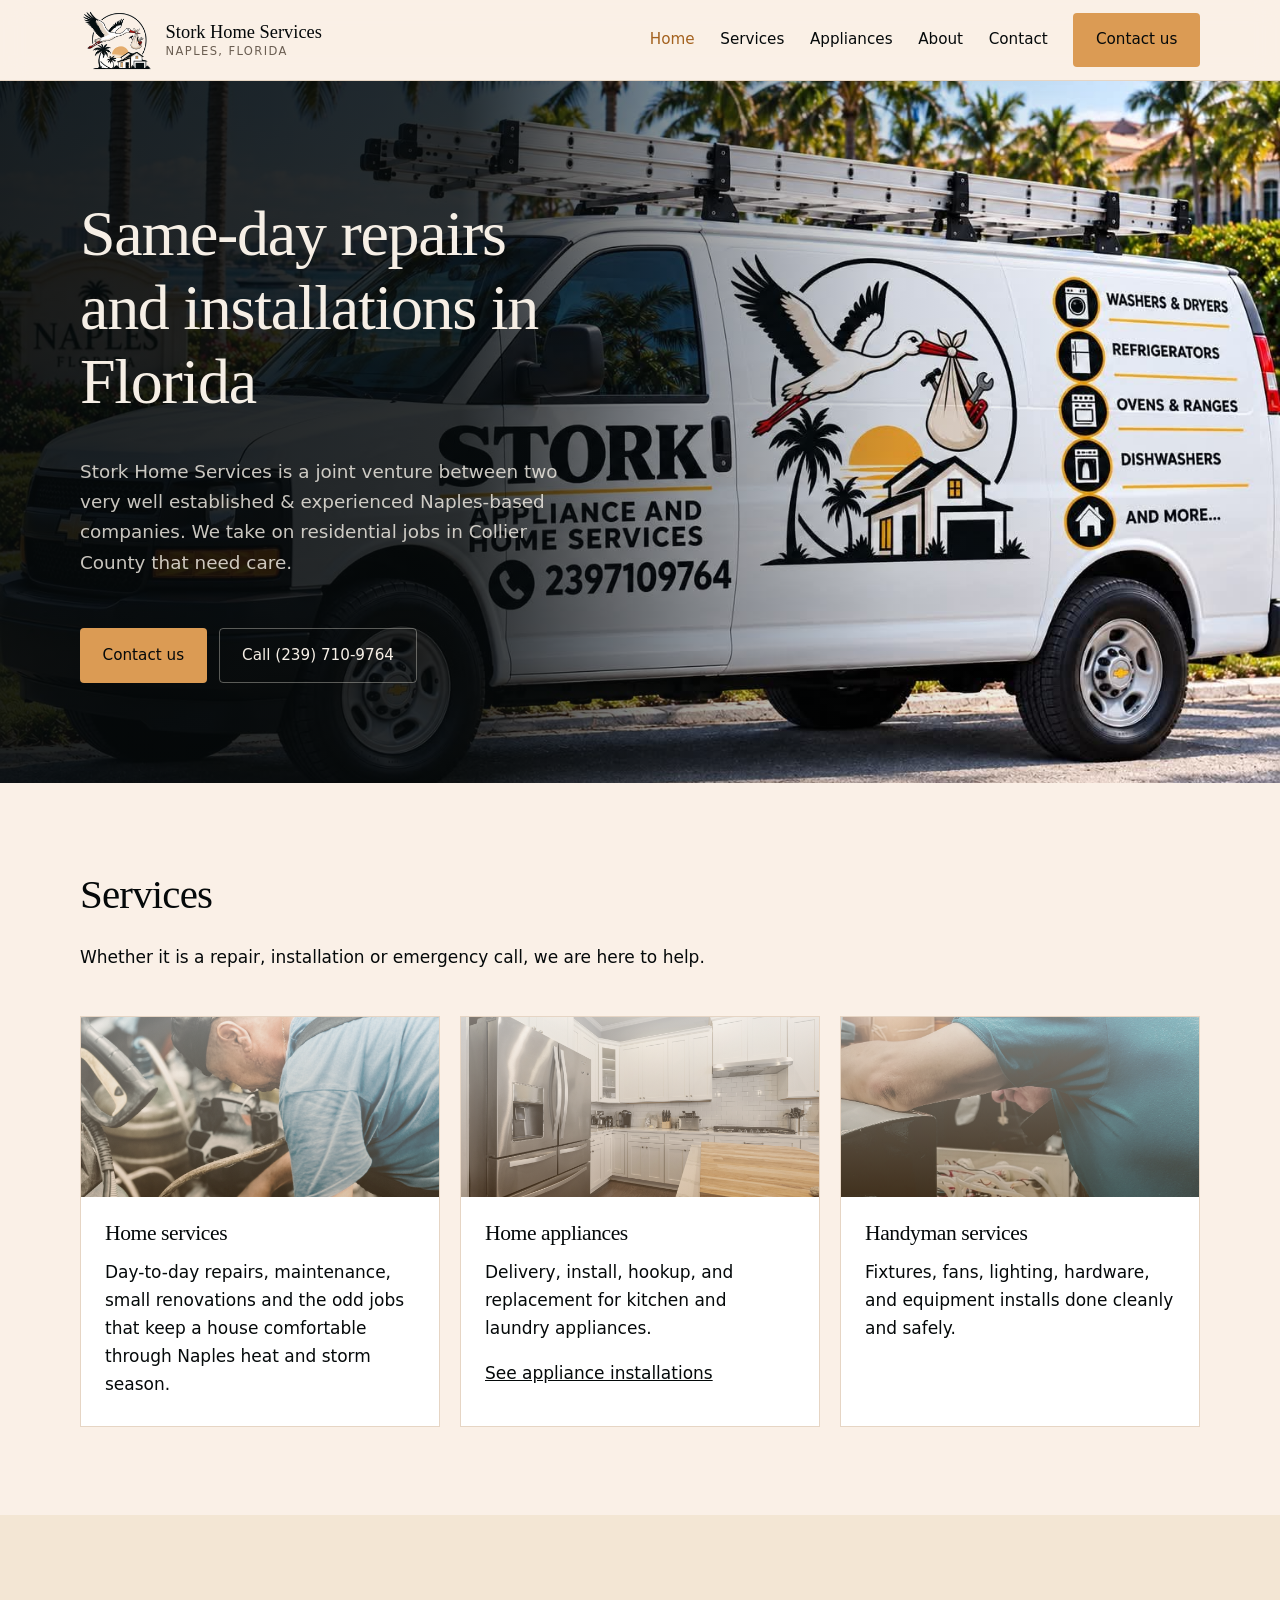
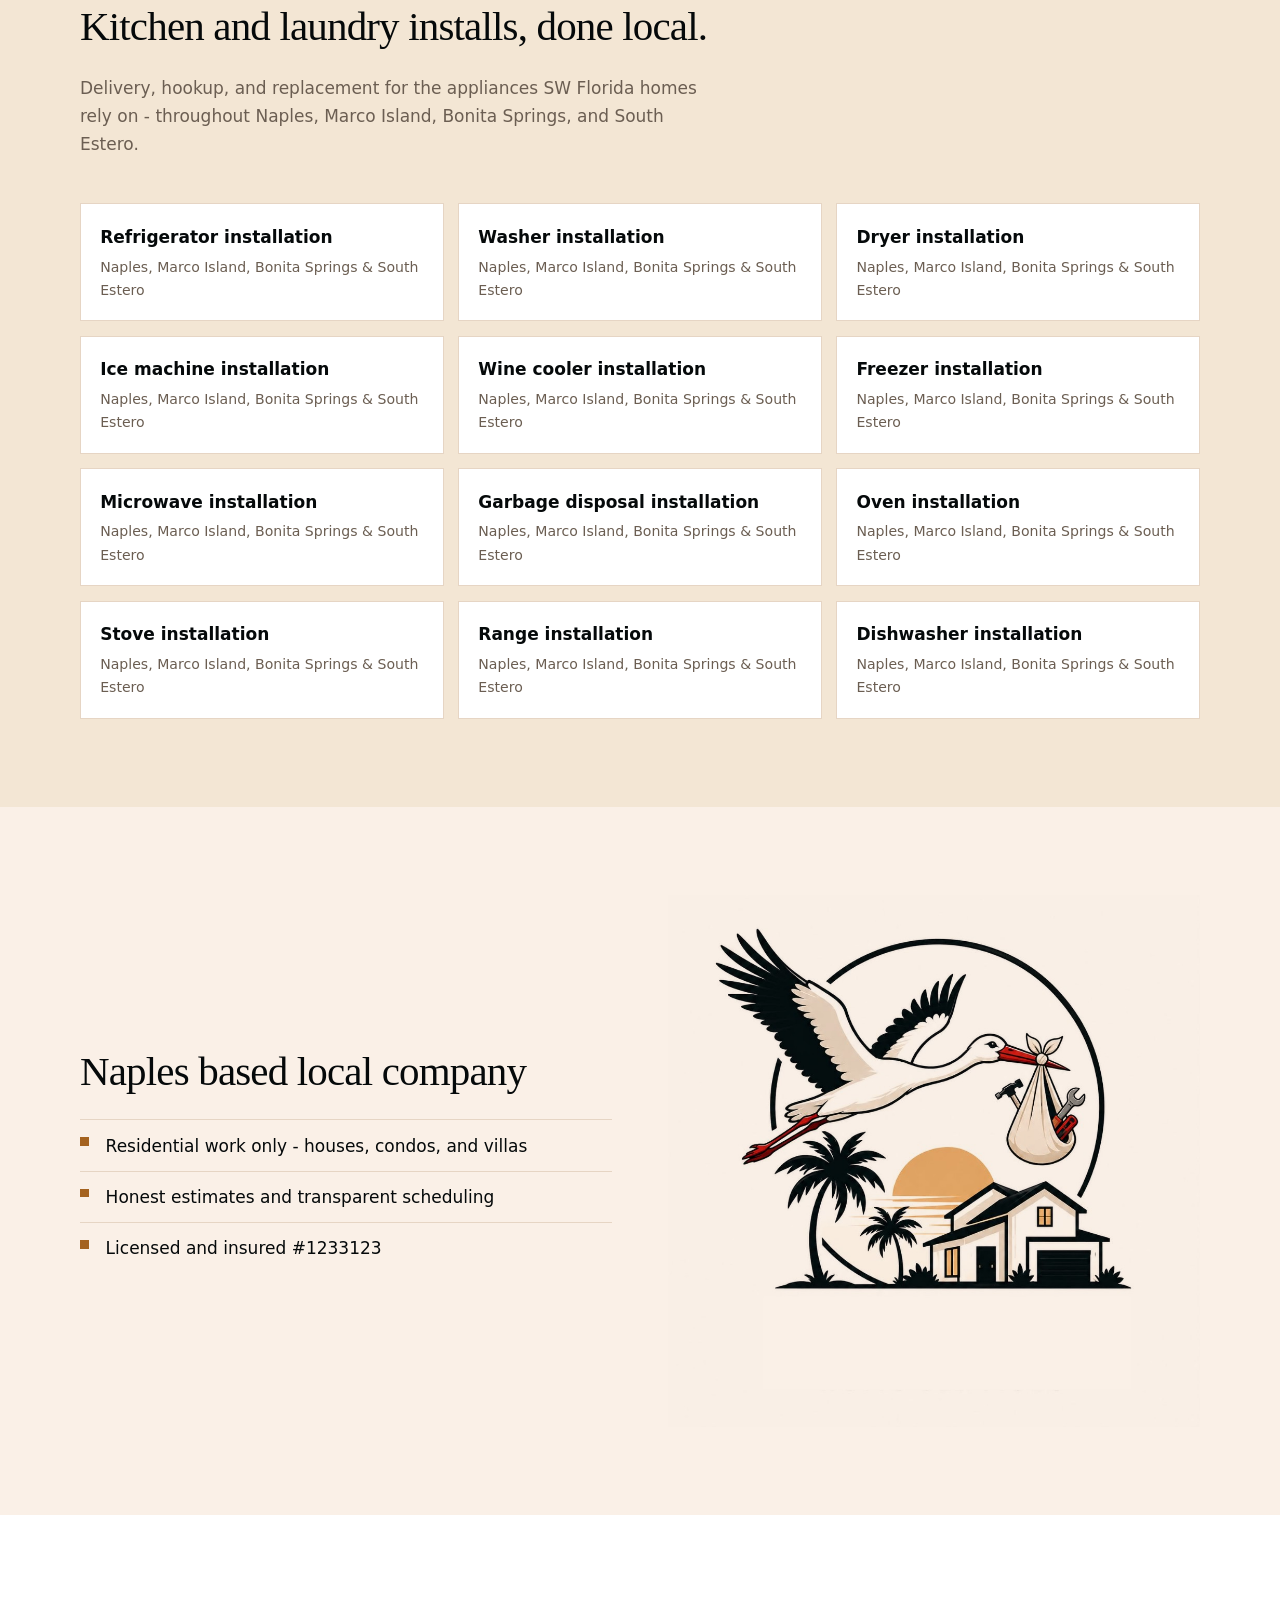
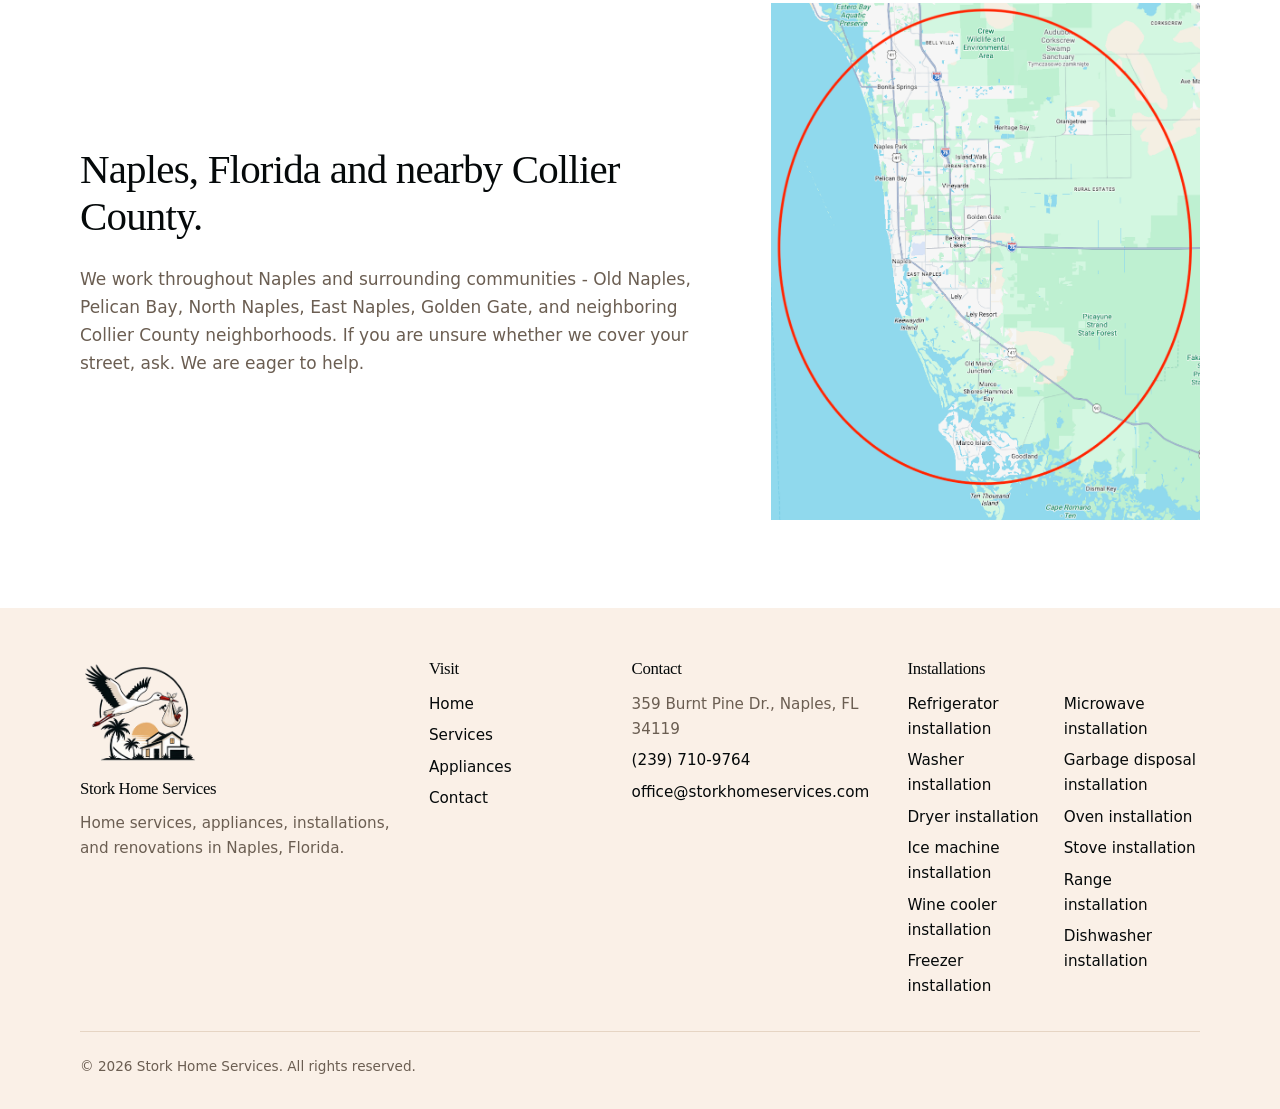
==== commit 61b22d4e: "ui changes" ====
--- a/index.html
+++ b/index.html
@@ -53,17 +53,17 @@
           <div class="hero-copy">
             <h1>Same-day repairs and installations in Florida</h1>
             <p>
-              Call us for estimates or schedule a service or an emergency call.
+              Stork Home Services is a joint venture between two very well established &amp; experienced Naples-based companies. We take on residential jobs in Collier County that need care.
             </p>
             <div class="hero-actions">
               <a class="btn btn-primary" href="mailto:office@storkhomeservices.com?subject=Request%20a%20visit">Contact us</a>
-              <a class="btn btn-ghost" href="tel:+12395550100">Call (239) 555-0100</a>
+              <a class="btn btn-ghost" href="tel:+12397109764">Call (239) 710-9764</a>
             </div>
           </div>
           <div class="hero-media">
             <img
-              src="assets/hero-img.png"
-              alt="Contractor walking a residential job site"
+              src="assets/stork-bus.jpeg"
+              alt="Stork appliance and home services van in Naples, Florida"
             />
           </div>
         </div>
@@ -199,10 +199,6 @@
         <div class="wrap split">
           <div>
             <h2>Naples based local company</h2>
-            <p>
-              Stork Home Services is a joint venture between two very well established & experienced Naples-based companies. We take on residential jobs in Collier County that
-              need care. 
-            </p>
             <ul class="checklist">
               <li>Residential work only - houses, condos, and villas</li>
               <li>Honest estimates and transparent scheduling</li>
@@ -264,8 +260,8 @@
         <div>
           <h2>Contact</h2>
           <ul>
-            <li>Naples, Florida</li>
-            <li><a href="tel:+12395550100">(239) 555-0100</a></li>
+            <li>359 Burnt Pine Dr., Naples, FL 34119</li>
+            <li><a href="tel:+12397109764">(239) 710-9764</a></li>
             <li>
               <a href="mailto:office@storkhomeservices.com">office@storkhomeservices.com</a>
             </li>
--- a/css/styles.css
+++ b/css/styles.css
@@ -1,18 +1,19 @@
 :root {
-  --navy: #000607;
-  --navy-deep: #000000;
-  --cream: #faefe3;
-  --paper: #fbf8f3;
-  --terracotta: #c51006;
-  --terracotta-dark: #9e0d05;
-  --gold: #e6b06e;
-  --sand: #f2b775;
-  --sand-wash: #f8e1c7;
-  --ink: #000607;
-  --muted: #5c564e;
-  --line: #e4d4c0;
+  --navy: #05090a;
+  --navy-deep: #05090a;
+  --cream: #f6efe6;
+  --beige: #faf0e7;
+  --paper: #fbf7f2;
+  --terracotta: #a4621f;
+  --terracotta-dark: #8b5117;
+  --gold: #e4a86c;
+  --sand: #c4843a;
+  --sand-wash: #f3e6d4;
+  --ink: #05090a;
+  --muted: #6b5e52;
+  --line: #e6d5c4;
   --white: #ffffff;
-  --shadow: 0 18px 40px rgba(0, 6, 7, 0.08);
+  --shadow: 0 18px 40px rgba(5, 9, 10, 0.08);
   --radius: 4px;
   --max: 1120px;
   --font-serif: Georgia, "Iowan Old Style", "Palatino Linotype", Palatino, "Times New Roman", serif;
@@ -32,7 +33,7 @@
 body {
   margin: 0;
   color: var(--ink);
-  background: var(--paper);
+  background: var(--beige);
   font-family: var(--font-sans);
   font-size: 1.0625rem;
   line-height: 1.65;
@@ -107,7 +108,7 @@
   position: sticky;
   top: 0;
   z-index: 20;
-  background: rgba(251, 248, 243, 0.92);
+  background: color-mix(in srgb, var(--beige) 92%, transparent);
   backdrop-filter: blur(12px);
   border-bottom: 1px solid var(--line);
 }
@@ -197,14 +198,14 @@
   cursor: pointer;
 }
 
-.btn-primary {
-  background: var(--terracotta);
-  color: var(--white);
-}
-
-.btn-primary:hover {
-  background: var(--terracotta-dark);
-  color: var(--white);
+.btn.btn-primary {
+  background: #db9b54;
+  color: #05090a;
+}
+
+.btn.btn-primary:hover {
+  background: #c88a45;
+  color: #05090a;
 }
 
 .btn-ghost {
@@ -235,12 +236,15 @@
 }
 
 .hero-grid {
+  position: relative;
   display: grid;
   grid-template-columns: minmax(0, 1fr) minmax(0, 1fr);
   min-height: 78vh;
 }
 
 .hero-copy {
+  position: relative;
+  z-index: 2;
   display: flex;
   flex-direction: column;
   justify-content: center;
@@ -261,7 +265,9 @@
 }
 
 .hero-media {
-  position: relative;
+  position: absolute;
+  inset: 0;
+  z-index: 0;
   min-height: 100%;
 }
 
@@ -272,7 +278,7 @@
   height: 100%;
   max-width: none;
   object-fit: cover;
-  object-position: 70% 55%;
+  object-position: 92% 55%;
 }
 
 .hero-media::after {
@@ -283,11 +289,11 @@
   pointer-events: none;
   background: linear-gradient(
     to right,
-    var(--navy) 0%,
-    rgba(0, 6, 7, 0.88) 12%,
-    rgba(0, 6, 7, 0.48) 28%,
-    rgba(0, 6, 7, 0.18) 46%,
-    rgba(0, 6, 7, 0.06) 100%
+    rgba(5, 9, 10, 0.9) 0%,
+    rgba(5, 9, 10, 0.84) 36%,
+    rgba(5, 9, 10, 0.4) 54%,
+    rgba(5, 9, 10, 0.1) 70%,
+    rgba(5, 9, 10, 0) 86%
   );
 }
 
@@ -313,13 +319,13 @@
   display: grid;
   place-items: center;
   background:
-    linear-gradient(135deg, rgba(0, 6, 7, 0.06), rgba(242, 183, 117, 0.28)),
+    linear-gradient(135deg, rgba(5, 9, 10, 0.06), rgba(228, 168, 108, 0.32)),
     repeating-linear-gradient(
       45deg,
-      #e7dfd1,
-      #e7dfd1 12px,
-      #efe8db 12px,
-      #efe8db 24px
+      #eadfce,
+      #eadfce 12px,
+      #f3eadf 12px,
+      #f3eadf 24px
     );
   color: var(--muted);
   text-align: center;
@@ -330,7 +336,7 @@
   content: "";
   position: absolute;
   inset: 12px;
-  border: 1px dashed rgba(0, 6, 7, 0.18);
+  border: 1px dashed rgba(5, 9, 10, 0.18);
   pointer-events: none;
 }
 
@@ -352,7 +358,7 @@
 }
 
 .section-muted {
-  background: var(--cream);
+  background: var(--beige);
 }
 
 .services-grid {
@@ -377,7 +383,7 @@
 .service-media {
   position: relative;
   overflow: hidden;
-  background: var(--cream);
+  background: var(--beige);
 }
 
 .service-media img {
@@ -394,8 +400,8 @@
   inset: 0;
   background: linear-gradient(
     180deg,
-    rgba(244, 239, 230, 0.5),
-    rgba(0, 6, 7, 0.32)
+    rgba(246, 239, 230, 0.45),
+    rgba(164, 98, 31, 0.28)
   );
   pointer-events: none;
 }
@@ -508,7 +514,7 @@
 
 .cta-band {
   text-align: center;
-  background: var(--cream);
+  background: var(--beige);
 }
 
 .cta-band p {
@@ -518,7 +524,7 @@
 }
 
 .site-footer {
-  background: var(--cream);
+  background: var(--beige);
   color: var(--muted);
   padding: 3.2rem 0 2rem;
   font-size: 0.95rem;
@@ -586,6 +592,14 @@
 .page-hero p {
   max-width: 38rem;
   color: rgba(244, 239, 230, 0.8);
+}
+
+.page-hero-center {
+  text-align: center;
+}
+
+.page-hero-center p {
+  margin-inline: auto;
 }
 
 .page-hero .hero-actions {
@@ -646,77 +660,36 @@
   margin-top: 0.3rem;
 }
 
-.contact-layout {
-  display: grid;
-  grid-template-columns: 1.15fr 0.85fr;
-  gap: 3rem;
-}
-
-.contact-form,
-.contact-aside {
+.contact-section {
+  padding-top: 3.5rem;
+  padding-bottom: 4.5rem;
+}
+
+.contact-card {
+  max-width: 32rem;
+  margin-inline: auto;
   background: var(--white);
   border: 1px solid var(--line);
-  padding: 2rem;
-}
-
-.field {
-  margin-bottom: 1.1rem;
-}
-
-.field label {
-  display: block;
-  font-size: 0.88rem;
-  font-weight: 600;
-  margin-bottom: 0.4rem;
-}
-
-.field input,
-.field select,
-.field textarea {
-  width: 100%;
-  padding: 0.75rem 0.8rem;
-  border: 1px solid var(--line);
-  background: var(--paper);
-  font: inherit;
-  color: var(--ink);
-}
-
-.field textarea {
-  min-height: 8rem;
-  resize: vertical;
-}
-
-.field input:focus,
-.field select:focus,
-.field textarea:focus {
-  outline: 2px solid var(--navy);
-  outline-offset: 1px;
-}
-
-.form-note {
-  font-size: 0.85rem;
-  color: var(--muted);
-  margin-top: 0.8rem;
-}
-
-.form-success {
-  background: var(--cream);
-  border: 1px solid var(--line);
-  padding: 2rem;
-}
-
-.contact-aside h2 {
-  font-size: 1.4rem;
+  border-top: 3px solid var(--gold);
+  padding: 2.4rem 2.2rem 0.6rem;
+  text-align: center;
+  box-shadow: var(--shadow);
+}
+
+.contact-logo {
+  width: 9rem;
+  height: auto;
+  margin: 0 auto 0.4rem;
 }
 
 .contact-list {
   list-style: none;
+  margin: 1.4rem 0 0;
   padding: 0;
-  margin: 1.2rem 0 0;
 }
 
 .contact-list li {
-  padding: 0.85rem 0;
+  padding: 1rem 0;
   border-top: 1px solid var(--line);
 }
 
@@ -726,7 +699,18 @@
   letter-spacing: 0.1em;
   text-transform: uppercase;
   color: var(--muted);
-  margin-bottom: 0.2rem;
+  margin-bottom: 0.25rem;
+}
+
+.contact-list a {
+  color: var(--ink);
+  font-weight: 600;
+  text-decoration: none;
+  overflow-wrap: anywhere;
+}
+
+.contact-list a:hover {
+  color: var(--terracotta);
 }
 
 @media (max-width: 1100px) {
@@ -750,7 +734,7 @@
     left: 0;
     right: 0;
     top: 5rem;
-    background: var(--paper);
+    background: var(--beige);
     border-bottom: 1px solid var(--line);
     flex-direction: column;
     align-items: stretch;
@@ -768,7 +752,6 @@
   .steps,
   .area-band .wrap,
   .footer-grid,
-  .contact-layout,
   .appliance-links {
     grid-template-columns: 1fr;
   }
@@ -779,19 +762,26 @@
 
   .hero-copy {
     padding: 3.5rem 1.25rem 2.5rem;
+    background: rgba(5, 9, 10, 0.9);
   }
 
   .hero-media {
+    position: relative;
+    inset: auto;
     min-height: 320px;
+  }
+
+  .hero-media img {
+    object-position: center 55%;
   }
 
   .hero-media::after {
     background: linear-gradient(
       to bottom,
-      var(--navy) 0%,
-      rgba(0, 6, 7, 0.72) 18%,
-      rgba(0, 6, 7, 0.22) 42%,
-      rgba(0, 6, 7, 0.08) 100%
+      rgba(5, 9, 10, 0.82) 0%,
+      rgba(5, 9, 10, 0.35) 10%,
+      rgba(5, 9, 10, 0.08) 24%,
+      rgba(5, 9, 10, 0) 40%
     );
   }
 
